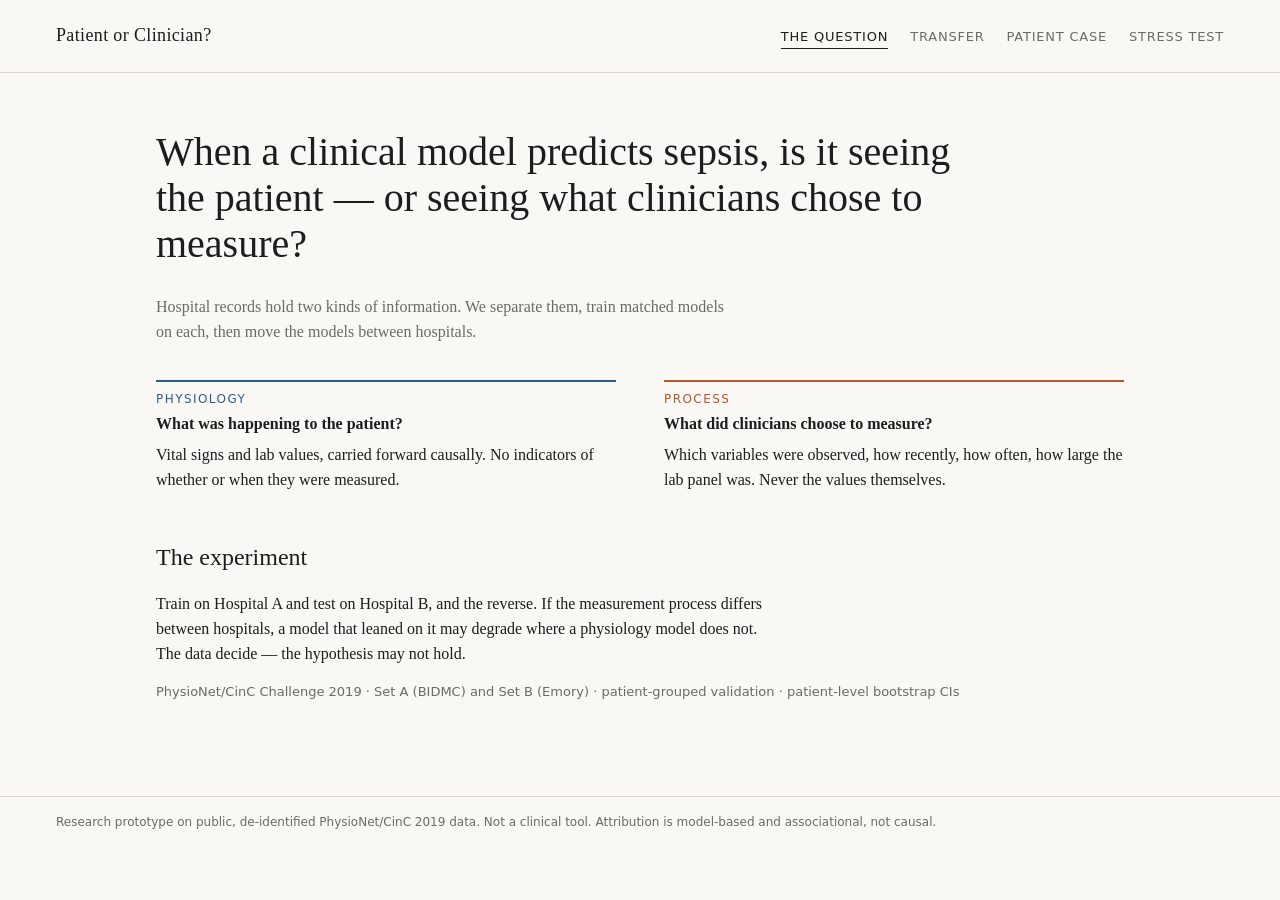
==== viewer/index.html @ 60ca2180 "Pipeline, leakage tests, transfer experiment, static viewer" ====
<!doctype html>
<html lang="en"><head><meta charset="utf-8"><meta name="viewport" content="width=device-width,initial-scale=1">
<title>Patient or Clinician?</title><link rel="stylesheet" href="style.css"></head>
<body>
<header><div class="mark">Patient or Clinician?</div>
<nav id="nav"><button data-v="question" class="on">The question</button><button data-v="transfer">Transfer</button><button data-v="case">Patient case</button><button data-v="stress">Stress test</button></nav></header>
<div id="banner" hidden></div>
<main id="main"></main>
<footer>Research prototype on public, de-identified PhysioNet/CinC 2019 data. Not a clinical tool. Attribution is model-based and associational, not causal.</footer>
<script src="app.js"></script></body></html>
---- viewer/style.css ----
:root{--bg:#faf8f4;--fg:#1d1d1b;--mut:#6b6a63;--rule:#dcd8cd;--phys:#2f5d8a;--proc:#b4572d;--both:#4a4a44;--lab:#a03030}
@media(prefers-color-scheme:dark){:root{--bg:#161614;--fg:#ecebe5;--mut:#9a988f;--rule:#34332e;--phys:#79a8d6;--proc:#e08a5c;--both:#bdbbb2;--lab:#e07070}}
*{box-sizing:border-box}body{margin:0;background:var(--bg);color:var(--fg);font:16px/1.55 Georgia,"Iowan Old Style",serif}
header{display:flex;justify-content:space-between;align-items:baseline;padding:22px 56px;border-bottom:1px solid var(--rule)}
.mark{font-size:18px;letter-spacing:.02em}nav button{font:13px ui-sans-serif,system-ui,sans-serif;letter-spacing:.06em;text-transform:uppercase;background:none;border:0;color:var(--mut);margin-left:22px;padding:4px 0;cursor:pointer;border-bottom:1px solid transparent}
nav button.on{color:var(--fg);border-color:var(--fg)}
main{max-width:1080px;margin:0 auto;padding:56px 56px 80px;animation:f .25s}@keyframes f{from{opacity:0}to{opacity:1}}
h1{font-size:40px;line-height:1.15;font-weight:400;margin:0 0 28px;max-width:20em}h2{font-weight:400;font-size:24px;margin:40px 0 8px}
.sans{font-family:ui-sans-serif,system-ui,sans-serif}.mut{color:var(--mut)}.two{display:grid;grid-template-columns:1fr 1fr;gap:48px;margin:36px 0}
.k{font:12px ui-sans-serif,system-ui,sans-serif;letter-spacing:.12em;text-transform:uppercase}.phys{color:var(--phys)}.proc{color:var(--proc)}
.col{border-top:2px solid currentColor;padding-top:10px}.col p{margin:6px 0;color:var(--fg)}
#banner{background:var(--lab);color:#fff;padding:8px 56px;font:13px ui-sans-serif,system-ui,sans-serif}
footer{border-top:1px solid var(--rule);padding:18px 56px;color:var(--mut);font:12px ui-sans-serif,system-ui,sans-serif}
.grid{display:grid;grid-template-columns:repeat(auto-fill,minmax(300px,1fr));gap:36px 40px;margin-top:24px}
table.m{border-collapse:collapse;font:13px ui-sans-serif,system-ui,sans-serif;width:100%}.m th{font-weight:400;color:var(--mut);text-align:center;padding:4px}
.m td{border:1px solid var(--rule);padding:12px 6px;text-align:center;font-variant-numeric:tabular-nums}.m td b{display:block;font-size:20px;font-weight:500}.m td span{color:var(--mut);font-size:11px}
.m td.x{border-width:2px}.ctl{font:13px ui-sans-serif,system-ui,sans-serif;margin:8px 0 0}.ctl button,.ctl select{font:inherit;margin-right:8px;padding:4px 10px;border:1px solid var(--rule);background:none;color:var(--fg);cursor:pointer}
.ctl button.on{background:var(--fg);color:var(--bg)}svg text{font:11px ui-sans-serif,system-ui,sans-serif;fill:var(--mut)}
.empty{border:1px dashed var(--rule);padding:24px;color:var(--mut)}code{font-size:.9em}
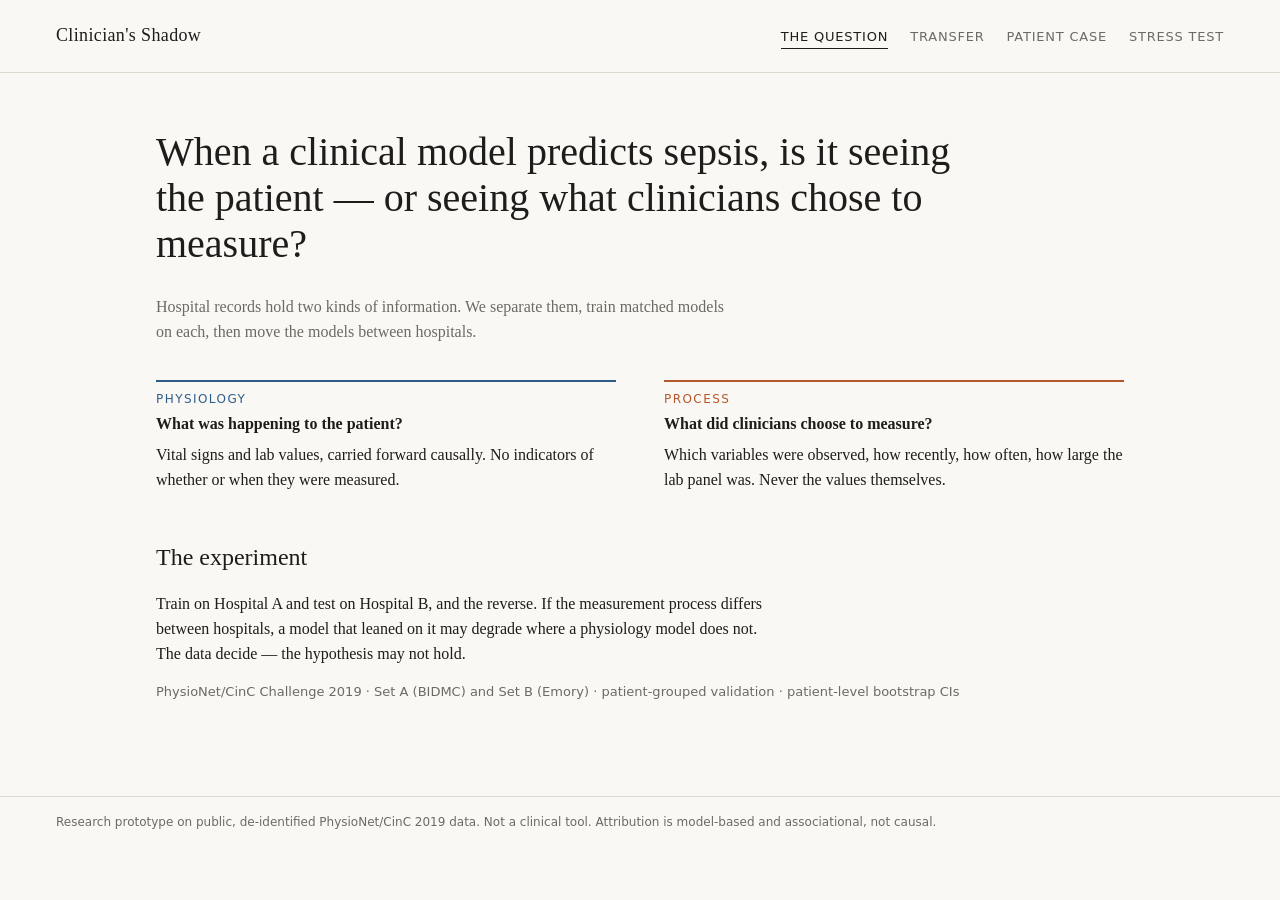
==== commit ee11e9f6: "Rename to Clinician's Shadow; hackathon/track header; Vercel config + placeholders; stress chart lab" ====
--- a/viewer/index.html
+++ b/viewer/index.html
@@ -1,8 +1,8 @@
 <!doctype html>
 <html lang="en"><head><meta charset="utf-8"><meta name="viewport" content="width=device-width,initial-scale=1">
-<title>Patient or Clinician?</title><link rel="stylesheet" href="style.css"></head>
+<title>Clinician's Shadow</title><link rel="stylesheet" href="style.css"></head>
 <body>
-<header><div class="mark">Patient or Clinician?</div>
+<header><div class="mark">Clinician's Shadow</div>
 <nav id="nav"><button data-v="question" class="on">The question</button><button data-v="transfer">Transfer</button><button data-v="case">Patient case</button><button data-v="stress">Stress test</button></nav></header>
 <div id="banner" hidden></div>
 <main id="main"></main>
